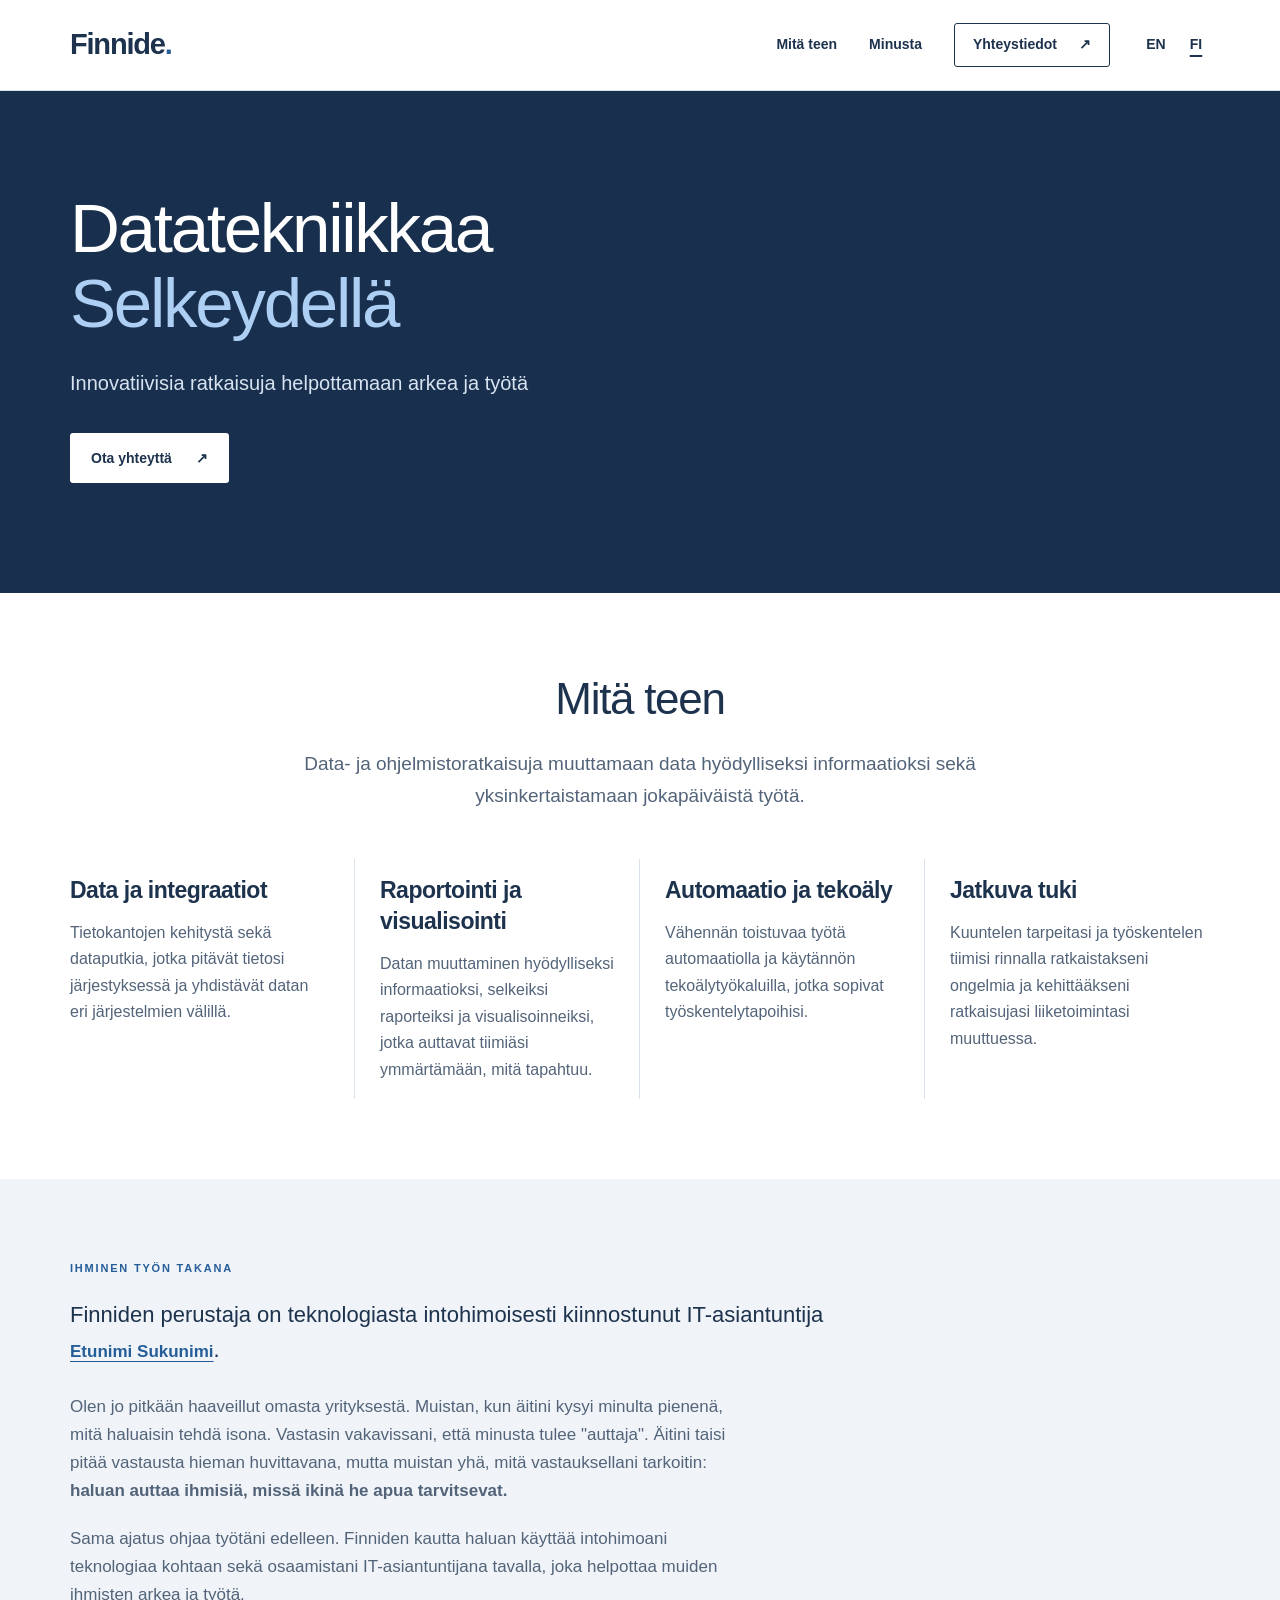
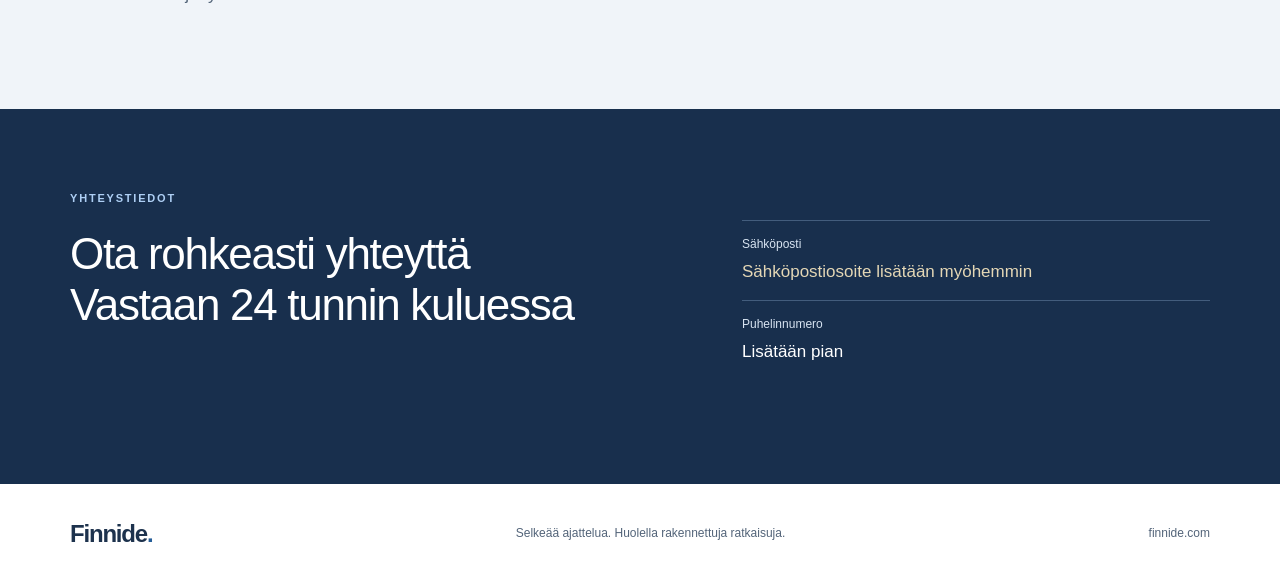
==== fi.html @ 02202bdf "Initial commit" ====
<!doctype html>
<html lang="fi">
<head>
  <meta charset="utf-8">
  <meta name="viewport" content="width=device-width, initial-scale=1">
  <meta name="description" content="Finnide — datatekniikkaa, integraatioita ja automaatiota. Käytännön ratkaisuja, jotka helpottavat arkea ja työtä.">
  <title>Finnide — Datatekniikkaa Selkeydellä</title>
  <link rel="stylesheet" href="style.css">
</head>
<body>
  <a class="skip-link" href="#main">Siirry sisältöön</a>

  <header class="site-header">
    <div class="container header-inner">
      <a class="brand" href="#home" aria-label="Finniden etusivu">Finnide</span><span class="brand-mark" aria-hidden="true">.</span></a>
      <nav aria-label="Päävalikko">
        <a href="#services">Mitä teen</a>
        <a href="#about">Minusta</a>
        <a class="nav-contact" href="#contact">Yhteystiedot <span aria-hidden="true">↗</span></a>
        <span class="language-switch" role="group" aria-label="Kieli">
          <a href="index.html" lang="en" hreflang="en" aria-label="In English">EN</a>
          <a href="fi.html" lang="fi" hreflang="fi" aria-label="Suomeksi" aria-current="page">FI</a>
        </span>
      </nav>
    </div>
  </header>

  <main id="main">
    <section class="hero home-simple" id="home" aria-labelledby="hero-title">
      <div class="container">
        <div class="home-content">
          <h1 id="hero-title">Datatekniikkaa<br><span>Selkeydellä</span></h1>
          <p class="hero-description">Innovatiivisia ratkaisuja helpottamaan arkea ja työtä</p>
          <a class="button button-light" href="#contact">Ota yhteyttä<span aria-hidden="true">↗</span></a>
        </div>
      </div>
    </section>

    <section class="section services" id="services" aria-labelledby="services-title">
      <div class="container">
        <div class="services-heading">
          <h2 id="services-title">Mitä teen</h2>
          <p>Data- ja ohjelmistoratkaisuja muuttamaan data hyödylliseksi informaatioksi sekä yksinkertaistamaan jokapäiväistä työtä.</p>
        </div>
        <div class="service-areas">
          <article class="service-area">
            <h3>Data ja integraatiot</h3>
            <p>Tietokantojen kehitystä sekä dataputkia, jotka pitävät tietosi järjestyksessä ja yhdistävät datan eri järjestelmien välillä.</p>
          </article>
          <article class="service-area">
            <h3>Raportointi ja visualisointi</h3>
            <p>Datan muuttaminen hyödylliseksi informaatioksi, selkeiksi raporteiksi ja visualisoinneiksi, jotka auttavat tiimiäsi ymmärtämään, mitä tapahtuu.</p>
          </article>
          <article class="service-area">
            <h3>Automaatio ja tekoäly</h3>
            <p>Vähennän toistuvaa työtä automaatiolla ja käytännön tekoälytyökaluilla, jotka sopivat työskentelytapoihisi.</p>
          </article>
          <article class="service-area">
            <h3>Jatkuva tuki</h3>
            <p>Kuuntelen tarpeitasi ja työskentelen tiimisi rinnalla ratkaistakseni ongelmia ja kehittääkseni ratkaisujasi liiketoimintasi muuttuessa.</p>
          </article>
        </div>
      </div>
    </section>

    <section class="section about" id="about" aria-labelledby="about-title">
      <div class="container">
        <div class="about-story">
          <div class="story-header">
            <h2 class="eyebrow" id="about-title">IHMINEN TYÖN TAKANA</h2>
          </div>
          <div class="story-prose">
            <p class="story-lead">Finniden perustaja on teknologiasta intohimoisesti kiinnostunut IT-asiantuntija<br><!-- Paikkamerkki: vaihda linkki perustajan verkkosivuksi ennen julkaisua. -->
              <a class="founder-link" href="https://google.com">Etunimi Sukunimi</a>.</p>
            <p class="story-body">Olen jo pitkään haaveillut omasta yrityksestä. 
              Muistan, kun äitini kysyi minulta pienenä, mitä haluaisin tehdä isona. 
              Vastasin vakavissani, että minusta tulee "auttaja". 
              Äitini taisi pitää vastausta hieman huvittavana, 
              mutta muistan yhä, mitä vastauksellani tarkoitin: <b>haluan auttaa ihmisiä, missä ikinä he apua tarvitsevat.</b></p>
            <p class="story-body">Sama ajatus ohjaa työtäni edelleen. 
              Finniden kautta haluan käyttää intohimoani teknologiaa kohtaan sekä osaamistani IT-asiantuntijana tavalla, 
              joka helpottaa muiden ihmisten arkea ja työtä.</p>
          </div>
        </div>
      </div>
    </section>

    <section class="section contact" id="contact" aria-labelledby="contact-title">
      <div class="container contact-layout">
        <div>
          <p class="eyebrow">YHTEYSTIEDOT</p>
          <h2 id="contact-title">Ota rohkeasti yhteyttä<br>Vastaan 24 tunnin kuluessa</h2>
        </div>
        <div class="contact-details">
          <dl>
            <div><dt>Sähköposti</dt><dd class="placeholder">Sähköpostiosoite lisätään myöhemmin</dd></div>
            <div><dt>Puhelinnumero</dt><dd>Lisätään pian</dd></div>
          </dl>
        </div>
      </div>
    </section>
  </main>

  <footer class="site-footer">
    <div class="container footer-inner">
      <a class="brand" href="#home">Finnide<span class="brand-mark" aria-hidden="true">.</span></a>
      <p>Selkeää ajattelua. Huolella rakennettuja ratkaisuja.</p>
      <span class="footer-domain">finnide.com</span>
    </div>
  </footer>
</body>
</html>
---- style.css ----
/* Finnide
   Shared stylesheet for index.html and fi.html.
   Keep layout, accessibility and responsive rules here. */

/* 1. Theme — shared navy palette for English and Finnish. */
:root {
  --ink: #1d324d;
  --muted: #536479;
  --accent: #255d98;
  --hero: #182f4d;
  --hero-text: #d7e3f1;
  --highlight: #aecff4;
  --paper: #ffffff;
  --soft: #f0f4f9;
  --line: #d9e1eb;
  --content-width: 1140px;
}

/* 2. Base styles, typography and accessible links. */
* {
  box-sizing: border-box;
}

html {
  scroll-padding-top: 112px;
}

body {
  margin: 0;
  background: var(--paper);
  color: var(--ink);
  font-family: "Segoe UI", "Helvetica Neue", Arial, sans-serif;
  font-size: 17px;
  line-height: 1.65;
}

h1, h2, h3, p {
  margin-top: 0;
}

p {
  margin-bottom: 20px;
}

a {
  color: inherit;
  text-decoration: none;
}

a:hover {
  text-decoration: underline;
  text-underline-offset: 5px;
}

a:focus-visible {
  outline: 3px solid #b97528;
  outline-offset: 5px;
}

/* Shared page width. */
.container {
  width: min(var(--content-width), calc(100% - 96px));
  margin-inline: auto;
}

/* Keyboard skip link, revealed when focused. */
.skip-link {
  position: fixed;
  top: -100px;
  left: 16px;
  z-index: 20;
  padding: 12px 18px;
  background: var(--paper);
  color: var(--ink);
}

.skip-link:focus {
  top: 12px;
}

/* 3. Header and main navigation. */
.site-header {
  position: sticky;
  top: 0;
  z-index: 10;
  background: var(--paper);
  border-bottom: 1px solid var(--line);
}

.header-inner {
  display: flex;
  align-items: center;
  justify-content: space-between;
  gap: 28px;
  min-height: 90px;
}

.brand {
  white-space: nowrap;
  font-size: 29px;
  font-weight: 700;
  letter-spacing: -1.2px;
}

.brand-mark {
  color: var(--accent);
}

nav {
  display: flex;
  align-items: center;
  gap: 32px;
  font-size: 14px;
  font-weight: 600;
}

nav a {
  display: inline-flex;
  align-items: center;
  min-height: 44px;
}

.nav-contact {
  gap: 22px;
  padding: 7px 18px;
  border: 1px solid var(--ink);
  border-radius: 3px;
}

.nav-contact:hover {
  background: var(--soft);
  text-decoration: none;
}

/* 4. Home section. */
.hero {
  background: var(--hero);
  color: white;
}

.eyebrow {
  margin-bottom: 21px;
  font-size: 11px;
  font-weight: 700;
  letter-spacing: 1.8px;
  color: var(--accent);
}

h1 {
  font-weight: 500;
  line-height: 1.08;
  letter-spacing: -2.3px;
}

h1 span {
  color: var(--highlight);
}

.hero-description {
  color: var(--hero-text);
  line-height: 1.55;
}

.button {
  display: inline-flex;
  align-items: center;
  justify-content: space-between;
  gap: 24px;
  min-height: 50px;
  padding: 13px 21px;
  border-radius: 3px;
  font-size: 14px;
  font-weight: 600;
}

.button-light {
  background: white;
  color: var(--ink);
}

.button-light:hover {
  background: var(--highlight);
  text-decoration: none;
}

/* Shared section spacing. */
.section {
  padding-block: 80px;
}

h2 {
  margin-bottom: 24px;
  font-size: clamp(32px, 3.5vw, 44px);
  font-weight: 500;
  line-height: 1.16;
  letter-spacing: -1.3px;
}

h3 {
  font-weight: 600;
  line-height: 1.35;
  letter-spacing: -0.5px;
}

/* 5. About section background. */
.about {
  background: var(--soft);
}

/* 6. Contact section. */
.contact {
  background: var(--hero);
  color: white;
}

.contact-layout {
  display: grid;
  grid-template-columns: 1.1fr 0.9fr;
  gap: 100px;
}

.contact .eyebrow {
  color: var(--highlight);
}

.contact-details {
  padding-top: 7px;
}

.contact-details dl {
  margin: 24px 0;
}

.contact-details dl > div {
  border-top: 1px solid #435d7d;
  padding-block: 14px;
}

.contact-details dt {
  font-size: 12px;
  color: var(--hero-text);
}

.contact-details dd {
  margin: 3px 0 0;
  font-size: 17px;
}

.placeholder {
  color: #e4d7b5;
}

/* 7. Footer. */
.footer-inner {
  display: flex;
  align-items: center;
  justify-content: space-between;
  gap: 24px;
  padding-block: 30px;
}

.footer-inner .brand {
  font-size: 24px;
}

.footer-inner p, .footer-domain {
  margin: 0;
  color: var(--muted);
  font-size: 12px;
}

/* Responsive layout — tablet. */
@media (max-width: 950px) {
  .container {
    width: calc(100% - 48px);
  }

  .contact-layout {
    gap: 45px;
  }
}

/* Responsive layout — phone. */
@media (max-width: 700px) {
  html {
    scroll-padding-top: 134px;
  }

  .container {
    width: calc(100% - 40px);
  }

  .header-inner {
    flex-wrap: wrap;
    justify-content: center;
    gap: 4px;
    padding-block: 12px;
  }

  .brand {
    font-size: 26px;
  }

  nav {
    justify-content: center;
    width: 100%;
    gap: 26px;
    font-size: 13px;
  }

  .nav-contact {
    border: 0;
    padding-inline: 0;
    gap: 8px;
  }

  .contact-layout {
    grid-template-columns: 1fr;
    gap: 32px;
  }

  h1 {
    font-size: clamp(39px, 8.8vw, 56px);
    letter-spacing: -1.6px;
  }

  .hero-description {
    font-size: 19px;
  }

  .section {
    padding-block: 52px;
  }

  .footer-inner {
    flex-wrap: wrap;
    gap: 12px 24px;
  }

  .footer-domain {
    width: 100%;
  }
}

/* Home layout — one left-aligned content block. */
.home-simple {
  padding: 100px 0 110px;
  text-align: left;
}

.home-simple .home-content {
  max-width: 760px;
  margin: 0;
}

.home-simple h1 {
  font-size: clamp(44px, 5.4vw, 72px);
  margin-bottom: 0;
}

.home-simple .hero-description {
  max-width: 510px;
  margin: 28px 0 34px;
  font-size: 20px;
}

/* Responsive layout — phone. */
@media (max-width: 700px) {
  .home-simple {
    padding: 62px 0 68px;
  }

  .home-simple h1 {
    font-size: clamp(39px, 9vw, 56px);
  }
}

.services-heading > p {
  color: var(--muted);
  font-size: 19px;
  margin-bottom: 0;
}

.service-area h3 {
  font-size: 23px;
  margin-bottom: 14px;
}

.service-area p {
  color: var(--muted);
  font-size: 16px;
  margin-bottom: 0;
}

/* 8. Services — centered introduction and four open columns. */
.services-heading {
  max-width: 720px;
  margin-bottom: 48px;
  text-align: center;
  margin-inline: auto;
}

.service-areas {
  display: grid;
  grid-template-columns: repeat(4, 1fr);
  gap: 0;
}

.service-area {
  min-width: 0;
  padding: 16px 25px;
  border-right: 1px solid var(--line);
}

.service-area:first-child {
  padding-left: 0;
}

.service-area:last-child {
  padding-right: 0;
  border-right: 0;
}

/* Responsive layout — tablet. */
@media (max-width: 950px) {
  .service-areas {
    grid-template-columns: repeat(2, 1fr);
    gap: 30px;
  }

  .service-area, .service-area:first-child, .service-area:last-child {
    padding: 0;
    border: 0;
  }
}

/* Services — stack into one column. */
@media (max-width: 600px) {
  .service-areas {
    grid-template-columns: 1fr;
  }

  .services-heading {
    text-align: left;
  }

  .service-area {
    padding-top: 20px;
    border-top: 1px solid var(--line);
  }
}

/* 9. Founder story — readable prose and a small section heading. */
.about-story {
  max-width: 760px;
}

.about-story h2.eyebrow {
  font-size: 11px;
  font-weight: 700;
  line-height: 1.65;
  letter-spacing: 1.8px;
  margin-bottom: 21px;
}

.about-story .story-lead {
  font-size: 22px;
  line-height: 1.55;
  color: var(--ink);
}

.about-story .story-body {
  max-width: 680px;
  color: var(--muted);
}

/* 10. Language selector — underline the current language. */
.language-switch {
  display: inline-flex;
  align-items: center;
  gap: 12px;
  white-space: nowrap;
}

.language-switch a {
  justify-content: center;
  min-width: 28px;
}

.language-switch a[aria-current="page"] {
  text-decoration: underline;
  text-decoration-thickness: 2px;
  text-underline-offset: 6px;
}

/* Narrow phones — allow navigation to wrap. */
@media (max-width: 420px) {
  .site-header nav {
    flex-wrap: wrap;
    column-gap: 12px;
    row-gap: 0;
  }

  html {
    scroll-padding-top: 180px;
  }
}

/* Founder website link — smaller than the introduction. */
.about-story .founder-link {
  display: inline-block;
  padding-block: 7px;
  font-size: 17px;
  font-weight: 600;
  color: var(--accent);
  text-decoration: underline;
  text-decoration-thickness: 1px;
  text-underline-offset: 4px;
}

.about-story .founder-link:hover {
  color: var(--ink);
  text-decoration-thickness: 2px;
}
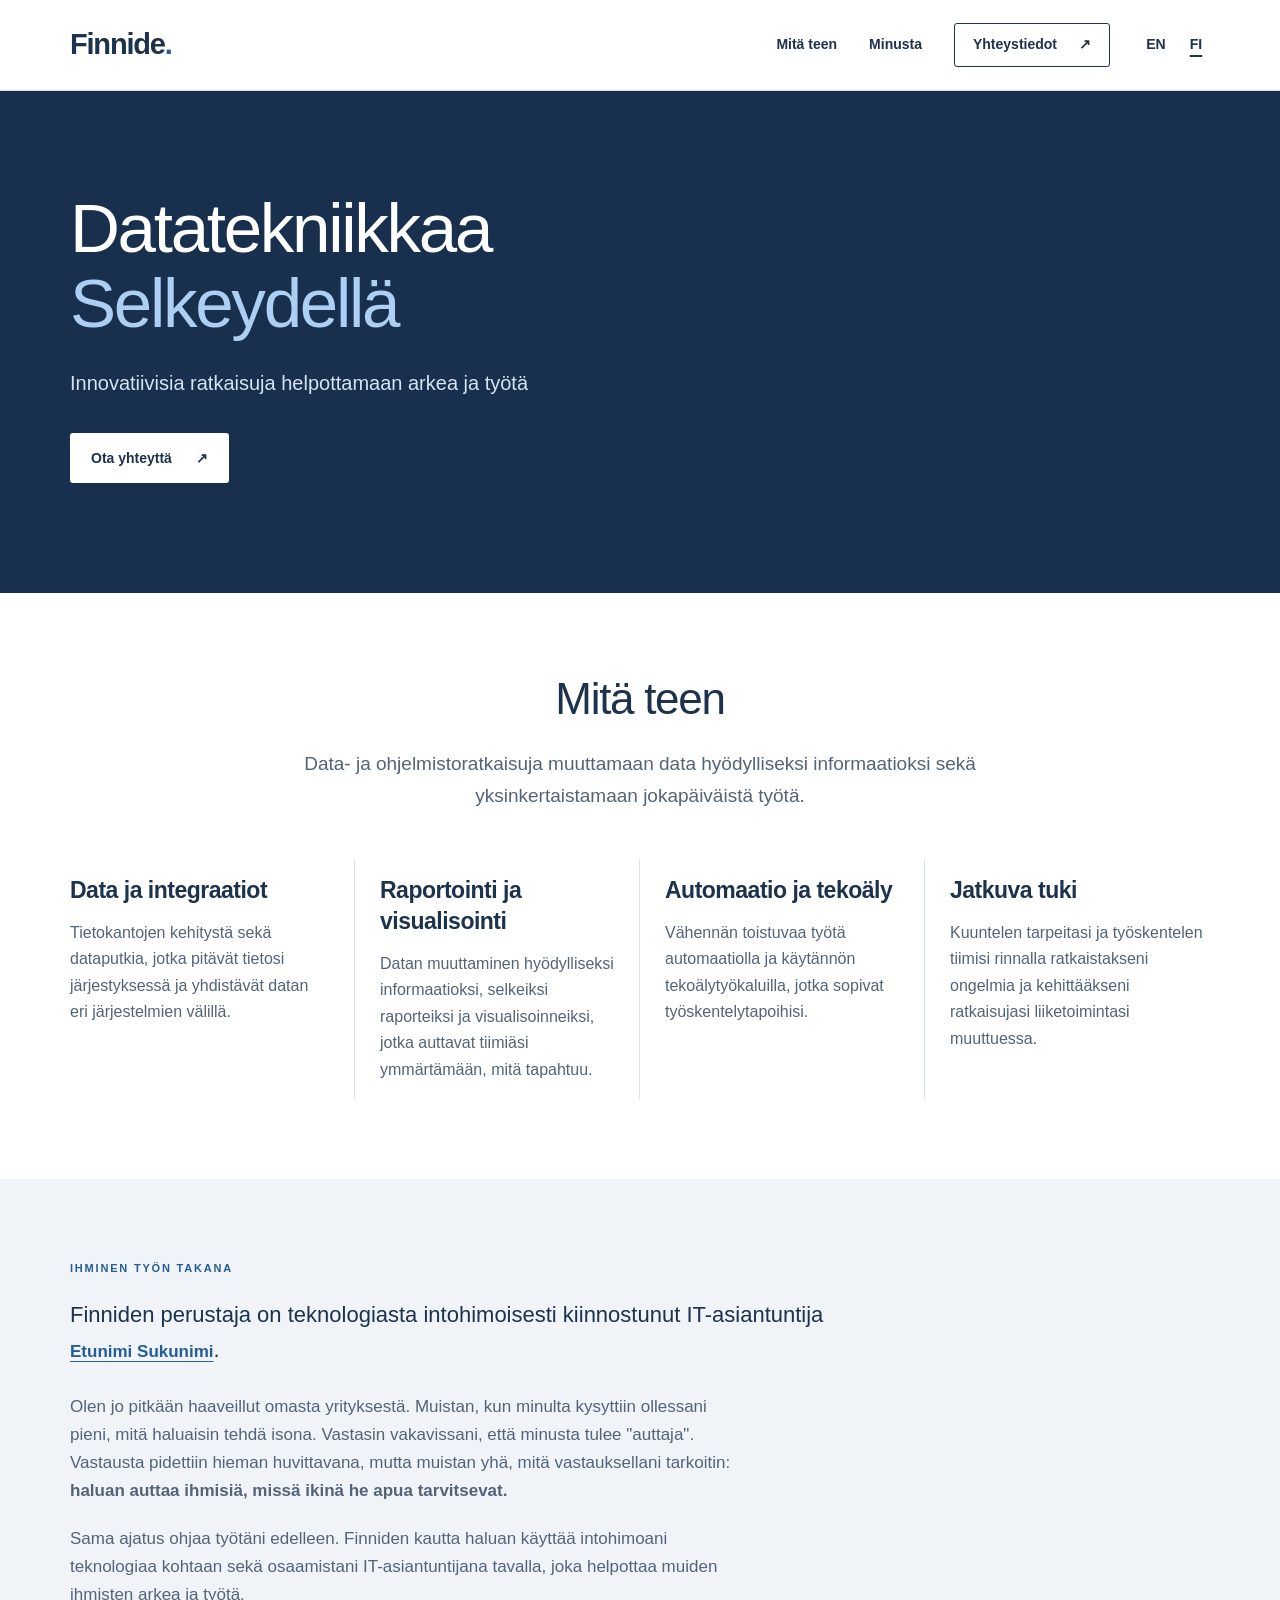
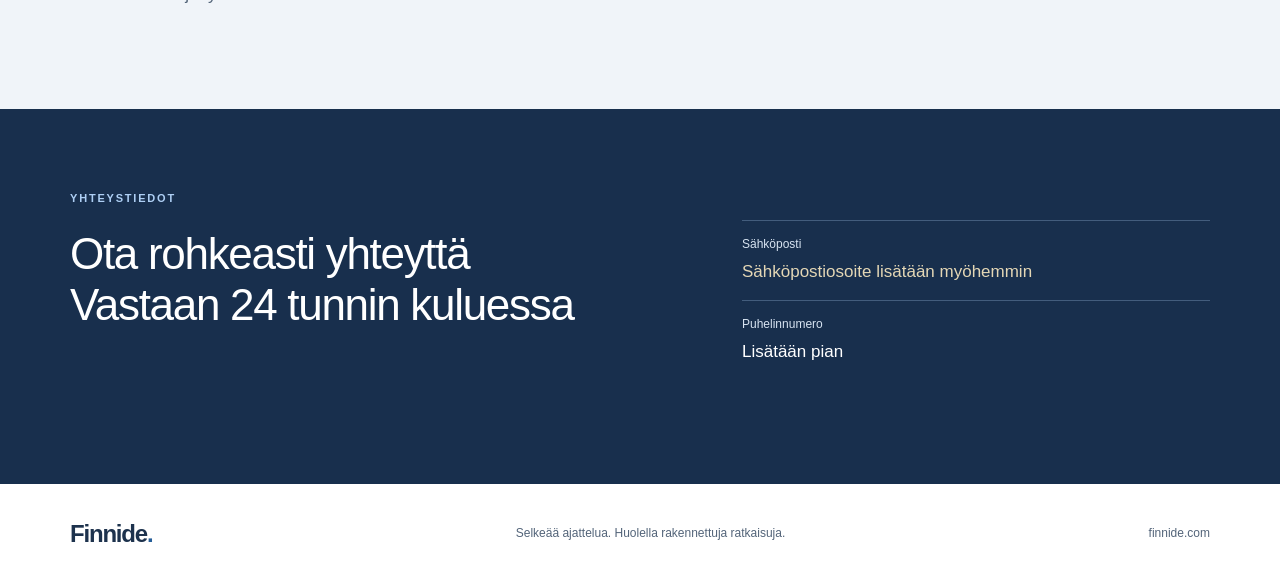
==== commit 8aa701b9: "Rephrase about-section" ====
--- a/fi.html
+++ b/fi.html
@@ -73,9 +73,9 @@
             <p class="story-lead">Finniden perustaja on teknologiasta intohimoisesti kiinnostunut IT-asiantuntija<br><!-- Paikkamerkki: vaihda linkki perustajan verkkosivuksi ennen julkaisua. -->
               <a class="founder-link" href="https://google.com">Etunimi Sukunimi</a>.</p>
             <p class="story-body">Olen jo pitkään haaveillut omasta yrityksestä. 
-              Muistan, kun äitini kysyi minulta pienenä, mitä haluaisin tehdä isona. 
+              Muistan, kun minulta kysyttiin ollessani pieni, mitä haluaisin tehdä isona. 
               Vastasin vakavissani, että minusta tulee "auttaja". 
-              Äitini taisi pitää vastausta hieman huvittavana, 
+              Vastausta pidettiin hieman huvittavana, 
               mutta muistan yhä, mitä vastauksellani tarkoitin: <b>haluan auttaa ihmisiä, missä ikinä he apua tarvitsevat.</b></p>
             <p class="story-body">Sama ajatus ohjaa työtäni edelleen. 
               Finniden kautta haluan käyttää intohimoani teknologiaa kohtaan sekä osaamistani IT-asiantuntijana tavalla, 
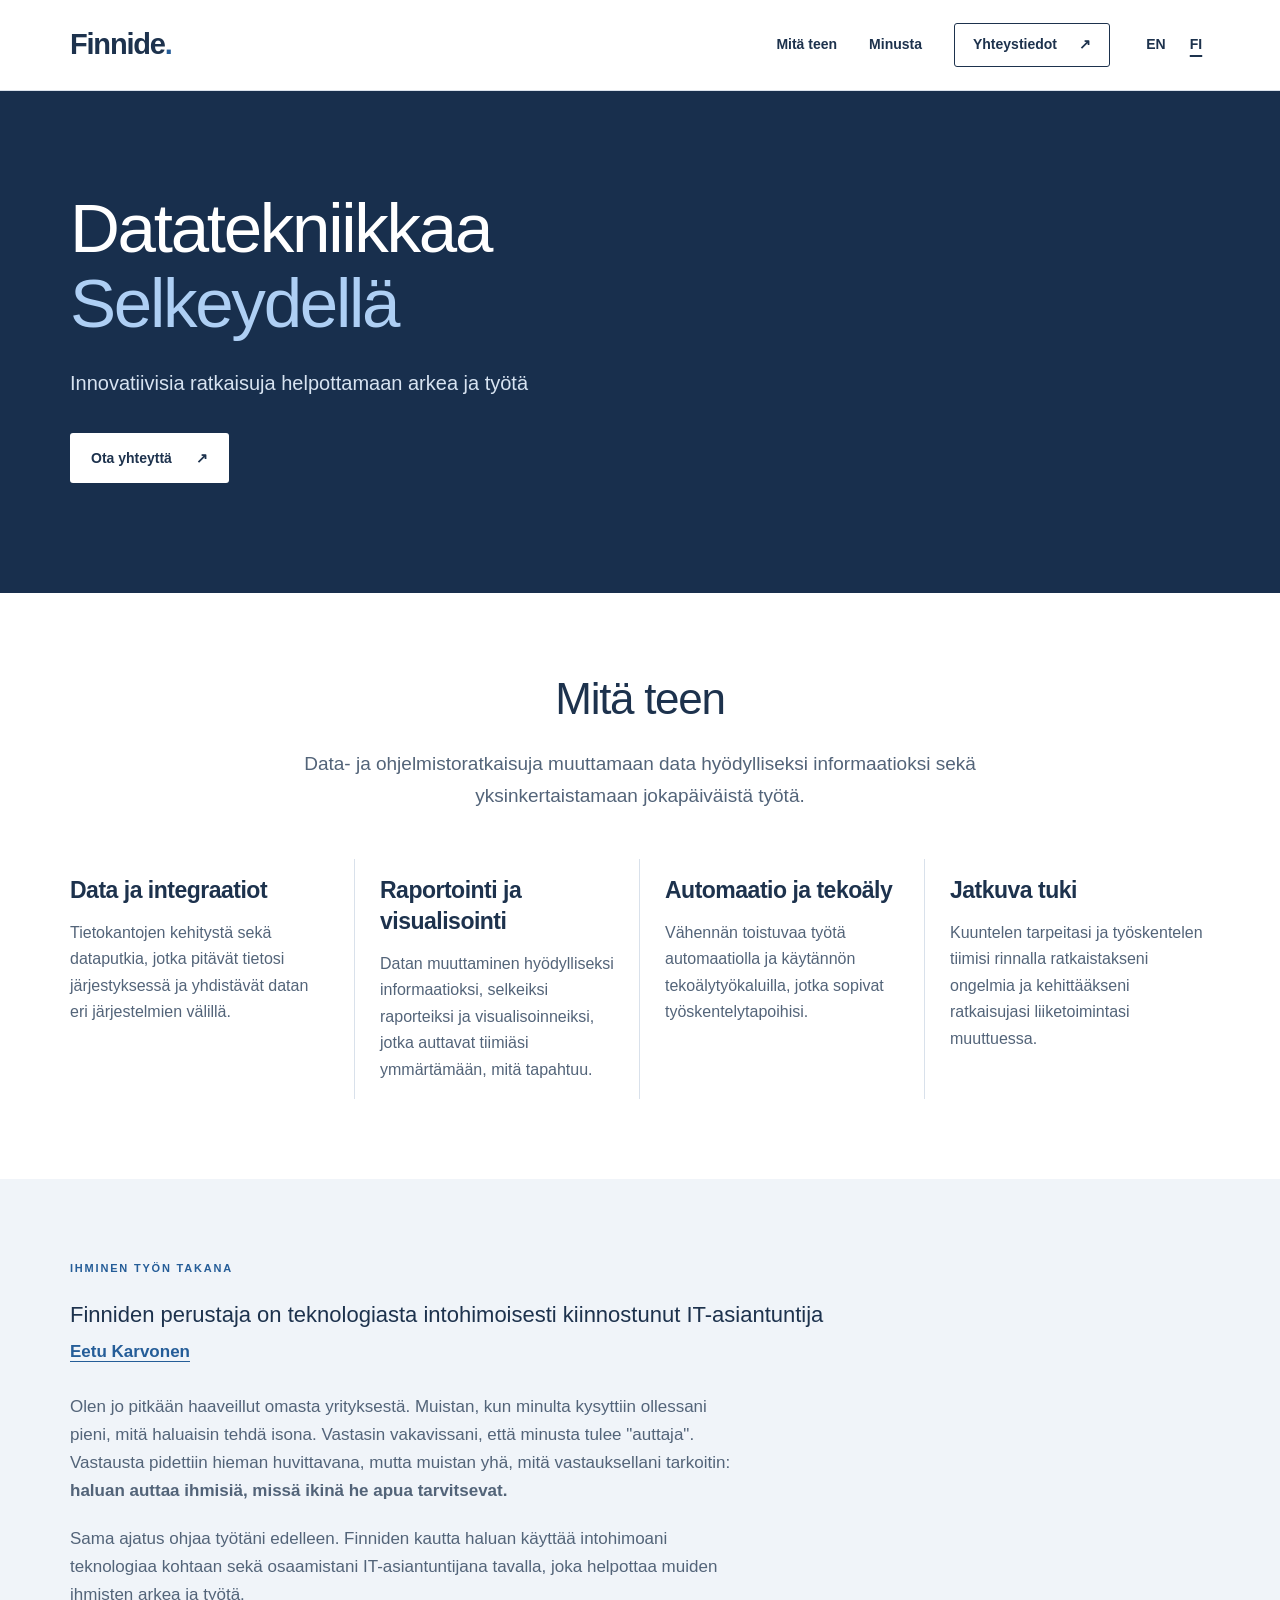
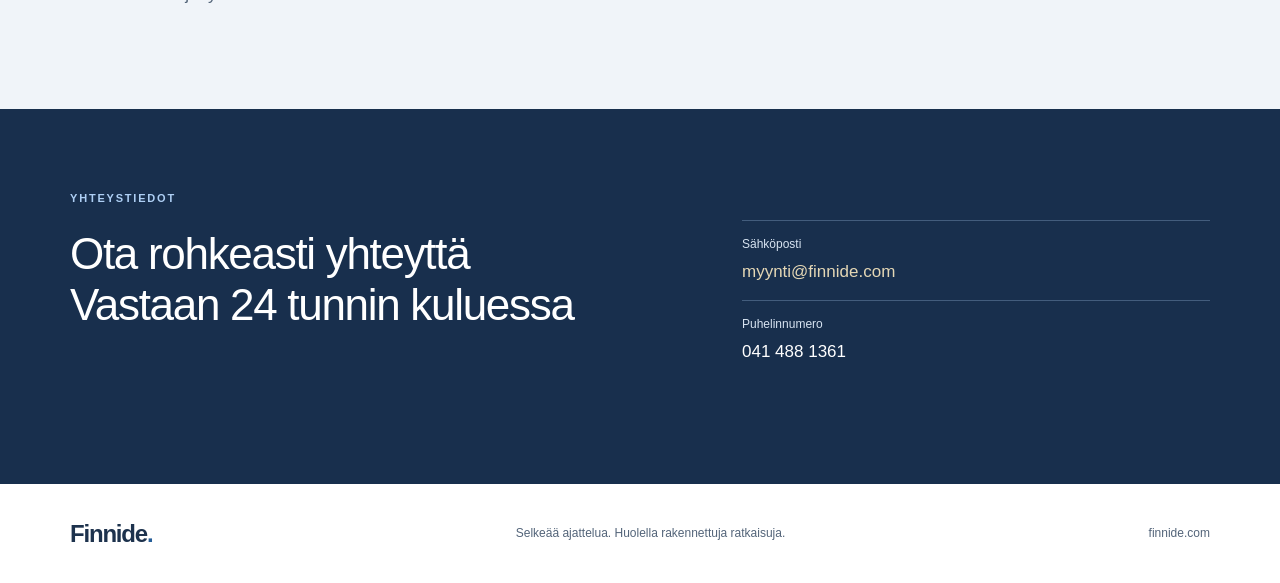
==== commit 162b644d: "Add contact info" ====
--- a/fi.html
+++ b/fi.html
@@ -70,8 +70,9 @@
             <h2 class="eyebrow" id="about-title">IHMINEN TYÖN TAKANA</h2>
           </div>
           <div class="story-prose">
-            <p class="story-lead">Finniden perustaja on teknologiasta intohimoisesti kiinnostunut IT-asiantuntija<br><!-- Paikkamerkki: vaihda linkki perustajan verkkosivuksi ennen julkaisua. -->
-              <a class="founder-link" href="https://google.com">Etunimi Sukunimi</a>.</p>
+            <p class="story-lead">Finniden perustaja on teknologiasta intohimoisesti kiinnostunut IT-asiantuntija<br>
+              <a class="founder-link" href="https://eetukarvonen.net">Eetu Karvonen</a>
+            </p>
             <p class="story-body">Olen jo pitkään haaveillut omasta yrityksestä. 
               Muistan, kun minulta kysyttiin ollessani pieni, mitä haluaisin tehdä isona. 
               Vastasin vakavissani, että minusta tulee "auttaja". 
@@ -93,8 +94,8 @@
         </div>
         <div class="contact-details">
           <dl>
-            <div><dt>Sähköposti</dt><dd class="placeholder">Sähköpostiosoite lisätään myöhemmin</dd></div>
-            <div><dt>Puhelinnumero</dt><dd>Lisätään pian</dd></div>
+            <div><dt>Sähköposti</dt><dd class="placeholder">myynti@finnide.com</dd></div>
+            <div><dt>Puhelinnumero</dt><dd>041 488 1361</dd></div>
           </dl>
         </div>
       </div>
